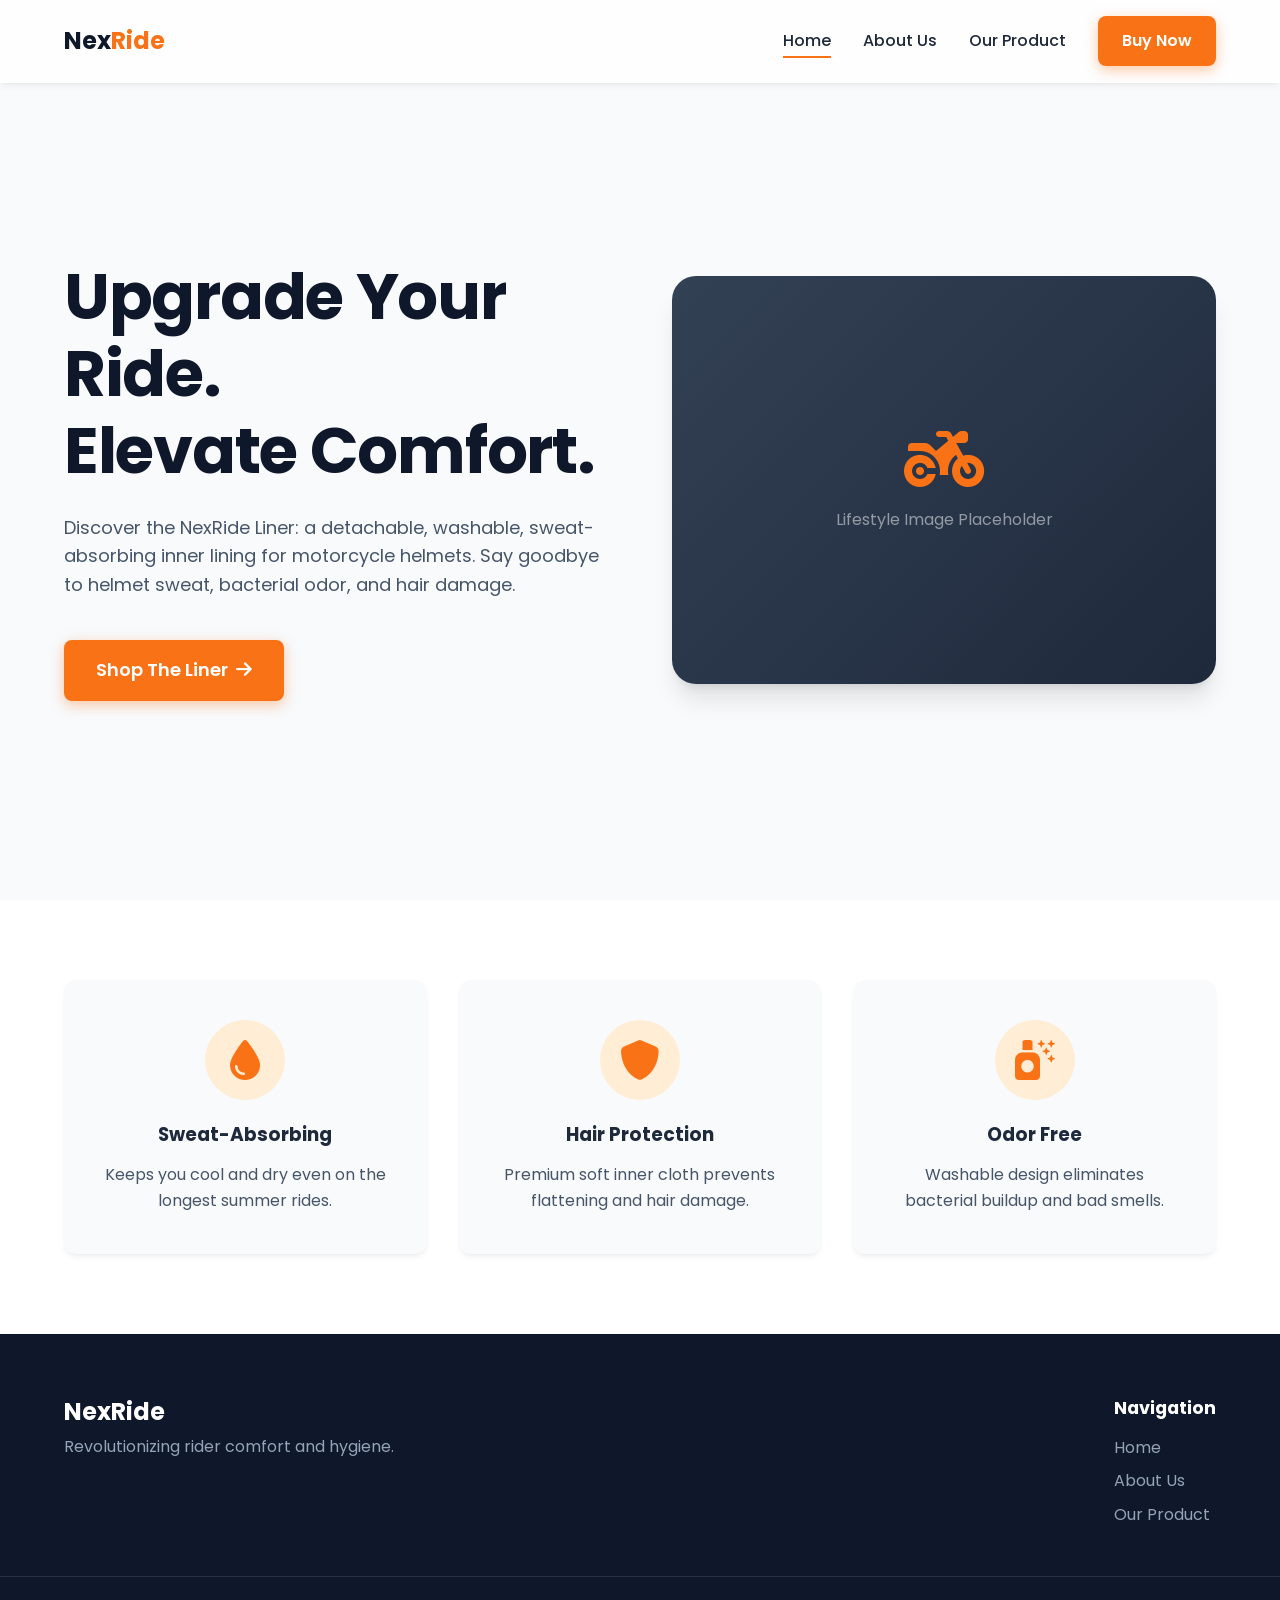
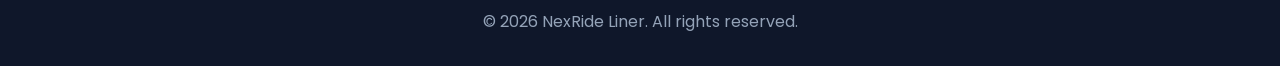
==== index.html @ 885d445a "Add files via upload" ====
<!DOCTYPE html>
<html lang="en">
<head>
    <meta charset="UTF-8">
    <meta name="viewport" content="width=device-width, initial-scale=1.0">
    <meta name="description" content="NexRide Liner - Upgrade your ride and elevate comfort with our premium, sweat-absorbing helmet inner lining.">
    <title>NexRide Liner | Premium Helmet Insert</title>
    
    <!-- Google Fonts -->
    <link rel="preconnect" href="https://fonts.googleapis.com">
    <link rel="preconnect" href="https://fonts.gstatic.com" crossorigin>
    <link href="https://fonts.googleapis.com/css2?family=Poppins:wght@300;400;500;600;700&display=swap" rel="stylesheet">
    
    <!-- FontAwesome -->
    <link rel="stylesheet" href="https://cdnjs.cloudflare.com/ajax/libs/font-awesome/6.4.0/css/all.min.css">
    
    <!-- Custom CSS -->
    <link rel="stylesheet" href="assets/css/style.css">
</head>
<body>
    <header class="navbar">
        <div class="container nav-container">
            <a href="index.html" class="logo">Nex<span>Ride</span></a>
            
            <button class="hamburger-menu" aria-label="Toggle Navigation">
                <i class="fas fa-bars"></i>
            </button>
            
            <nav class="nav-links">
                <a href="index.html" class="active">Home</a>
                <a href="about.html">About Us</a>
                <a href="product.html">Our Product</a>
                <a href="product.html" class="btn btn-cta btn-nav">Buy Now</a>
            </nav>
        </div>
    </header>

    <main>
        <section class="hero">
            <div class="container hero-container">
                <div class="hero-content">
                    <h1>Upgrade Your Ride.<br>Elevate Comfort.</h1>
                    <p>Discover the NexRide Liner: a detachable, washable, sweat-absorbing inner lining for motorcycle helmets. Say goodbye to helmet sweat, bacterial odor, and hair damage.</p>
                    <a href="product.html" class="btn btn-cta btn-large">Shop The Liner <i class="fas fa-arrow-right"></i></a>
                </div>
                <div class="hero-image">
                    <div class="image-placeholder">
                        <i class="fas fa-motorcycle"></i>
                        <span>Lifestyle Image Placeholder</span>
                    </div>
                </div>
            </div>
        </section>
        
        <section class="features">
            <div class="container features-grid">
                <div class="feature-card">
                    <i class="fas fa-droplet"></i>
                    <h3>Sweat-Absorbing</h3>
                    <p>Keeps you cool and dry even on the longest summer rides.</p>
                </div>
                <div class="feature-card">
                    <i class="fas fa-shield"></i>
                    <h3>Hair Protection</h3>
                    <p>Premium soft inner cloth prevents flattening and hair damage.</p>
                </div>
                <div class="feature-card">
                    <i class="fas fa-spray-can-sparkles"></i>
                    <h3>Odor Free</h3>
                    <p>Washable design eliminates bacterial buildup and bad smells.</p>
                </div>
            </div>
        </section>
    </main>

    <footer>
        <div class="container footer-container">
            <div class="footer-info">
                <h2>NexRide</h2>
                <p>Revolutionizing rider comfort and hygiene.</p>
            </div>
            <div class="footer-links">
                <div class="footer-col">
                    <h3>Navigation</h3>
                    <ul>
                        <li><a href="index.html">Home</a></li>
                        <li><a href="about.html">About Us</a></li>
                        <li><a href="product.html">Our Product</a></li>
                    </ul>
                </div>
            </div>
        </div>
        <div class="footer-bottom">
            <p>&copy; 2026 NexRide Liner. All rights reserved.</p>
        </div>
    </footer>

    <!-- Custom JS -->
    <script src="assets/js/main.js"></script>
</body>
</html>
---- assets/css/style.css ----
@charset "UTF-8";

:root {
    /* Colors */
    --clr-navy-dark: #0f172a;
    --clr-navy-primary: #1e293b;
    --clr-navy-light: #334155;
    --clr-orange-primary: #f97316;
    --clr-orange-hover: #ea580c;
    --clr-orange-light: #ffedd5;
    --clr-slate-text: #475569;
    --clr-slate-light: #94a3b8;
    --clr-bg-light: #f8fafc;
    --clr-white: #ffffff;

    /* Typography */
    --font-primary: 'Poppins', sans-serif;

    /* Shadows */
    --shadow-soft: 0 4px 6px -1px rgba(0, 0, 0, 0.05), 0 2px 4px -2px rgba(0, 0, 0, 0.05);
    --shadow-medium: 0 10px 15px -3px rgba(0, 0, 0, 0.05), 0 4px 6px -4px rgba(0, 0, 0, 0.05);
    --shadow-large: 0 20px 25px -5px rgba(0, 0, 0, 0.1), 0 8px 10px -6px rgba(0, 0, 0, 0.1);
    
    /* Transitions */
    --transition-fast: 0.2s ease;
    --transition-normal: 0.3s ease;
    
    /* Border Radius */
    --radius-sm: 8px;
    --radius-md: 12px;
    --radius-lg: 24px;
}

/* Reset */
*, *::before, *::after {
    box-sizing: border-box;
    margin: 0;
    padding: 0;
}

html {
    scroll-behavior: smooth;
}

body {
    font-family: var(--font-primary);
    background-color: var(--clr-bg-light);
    color: var(--clr-slate-text);
    line-height: 1.6;
    -webkit-font-smoothing: antialiased;
}

h1, h2, h3, h4, h5, h6 {
    color: var(--clr-navy-primary);
    line-height: 1.2;
    margin-bottom: 1rem;
}

a {
    text-decoration: none;
    color: inherit;
    transition: color var(--transition-fast);
}

ul {
    list-style: none;
}

img {
    max-width: 100%;
    display: block;
}

/* Layout */
.container {
    width: 100%;
    max-width: 1200px;
    margin: 0 auto;
    padding: 0 1.5rem;
}

/* Buttons */
.btn {
    display: inline-flex;
    align-items: center;
    justify-content: center;
    gap: 0.5rem;
    padding: 0.75rem 1.5rem;
    border-radius: var(--radius-sm);
    font-weight: 600;
    cursor: pointer;
    transition: all var(--transition-normal);
    border: none;
    font-family: var(--font-primary);
    font-size: 1rem;
}

.btn-cta {
    background-color: var(--clr-orange-primary);
    color: var(--clr-white) !important;
    box-shadow: 0 4px 14px 0 rgba(249, 115, 22, 0.39);
}

.btn-cta:hover {
    background-color: var(--clr-orange-hover);
    transform: translateY(-2px);
    box-shadow: 0 6px 20px rgba(249, 115, 22, 0.3);
}

.btn-outline {
    background-color: transparent;
    color: var(--clr-navy-primary);
    border: 2px solid var(--clr-navy-primary);
}

.btn-outline:hover {
    background-color: var(--clr-navy-primary);
    color: var(--clr-white);
}

.btn-large {
    padding: 1rem 2rem;
    font-size: 1.125rem;
}

.btn-block {
    width: 100%;
}

.btn-massive {
    padding: 1.25rem;
    font-size: 1.25rem;
}

/* Navigation - Frosted Glass */
.navbar {
    position: fixed;
    top: 0;
    left: 0;
    width: 100%;
    z-index: 1000;
    background: rgba(255, 255, 255, 0.8);
    backdrop-filter: blur(12px);
    -webkit-backdrop-filter: blur(12px);
    border-bottom: 1px solid rgba(255, 255, 255, 0.3);
    box-shadow: var(--shadow-soft);
    padding: 1rem 0;
    transition: padding var(--transition-normal);
}

.nav-container {
    display: flex;
    justify-content: space-between;
    align-items: center;
}

.logo {
    font-size: 1.5rem;
    font-weight: 700;
    color: var(--clr-navy-dark);
}

.logo span {
    color: var(--clr-orange-primary);
}

.nav-links {
    display: flex;
    align-items: center;
    gap: 2rem;
}

.nav-links a:not(.btn) {
    font-weight: 500;
    color: var(--clr-navy-primary);
    position: relative;
}

.nav-links a:not(.btn)::after {
    content: '';
    position: absolute;
    width: 0;
    height: 2px;
    bottom: -4px;
    left: 0;
    background-color: var(--clr-orange-primary);
    transition: width var(--transition-normal);
}

.nav-links a:not(.btn):hover::after,
.nav-links a.active:not(.btn)::after {
    width: 100%;
}

.hamburger-menu {
    display: none;
    background: none;
    border: none;
    font-size: 1.5rem;
    color: var(--clr-navy-primary);
    cursor: pointer;
}

/* Mobile Nav Settings */
@media (max-width: 768px) {
    .hamburger-menu {
        display: block;
    }
    
    .nav-links {
        position: absolute;
        top: 100%;
        left: 0;
        width: 100%;
        background-color: var(--clr-white);
        flex-direction: column;
        padding: 2rem;
        gap: 1.5rem;
        box-shadow: var(--shadow-medium);
        clip-path: circle(0% at top right);
        transition: clip-path 0.4s ease-in-out;
    }
    
    .nav-links.active {
        clip-path: circle(150% at top right);
    }
}

/* Hero Section */
.hero {
    padding: 140px 0 80px;
    min-height: 100vh;
    display: flex;
    align-items: center;
}

.hero-container {
    display: grid;
    grid-template-columns: 1fr 1fr;
    gap: 4rem;
    align-items: center;
}

.hero-content h1 {
    font-size: clamp(2.5rem, 5vw, 4rem);
    font-weight: 700;
    letter-spacing: -0.02em;
    margin-bottom: 1.5rem;
    color: var(--clr-navy-dark);
}

.hero-content p {
    font-size: 1.125rem;
    margin-bottom: 2.5rem;
    color: var(--clr-slate-text);
}

.image-placeholder {
    width: 100%;
    aspect-ratio: 4/3;
    background: linear-gradient(135deg, var(--clr-navy-light), var(--clr-navy-primary));
    border-radius: var(--radius-lg);
    display: flex;
    flex-direction: column;
    align-items: center;
    justify-content: center;
    color: rgba(255, 255, 255, 0.5);
    box-shadow: var(--shadow-large);
    transition: transform var(--transition-normal);
}

.image-placeholder:hover {
    transform: translateY(-10px);
}

.image-placeholder i {
    font-size: 4rem;
    margin-bottom: 1rem;
    color: var(--clr-orange-primary);
}

.large-placeholder {
    aspect-ratio: 1/1;
}

@media (max-width: 992px) {
    .hero-container {
        grid-template-columns: 1fr;
        text-align: center;
    }
    
    .hero {
        padding-top: 120px;
        min-height: auto;
    }
}

/* Features Grid */
.features {
    padding: 5rem 0;
    background-color: var(--clr-white);
}

.features-grid {
    display: grid;
    grid-template-columns: repeat(auto-fit, minmax(300px, 1fr));
    gap: 2rem;
}

.feature-card {
    background-color: var(--clr-bg-light);
    padding: 2.5rem;
    border-radius: var(--radius-md);
    text-align: center;
    box-shadow: var(--shadow-soft);
    transition: transform var(--transition-normal), box-shadow var(--transition-normal);
}

.feature-card:hover {
    transform: translateY(-5px);
    box-shadow: var(--shadow-medium);
}

.feature-card i {
    font-size: 2.5rem;
    color: var(--clr-orange-primary);
    margin-bottom: 1.5rem;
    background: var(--clr-orange-light);
    width: 80px;
    height: 80px;
    line-height: 80px;
    border-radius: 50%;
}

.feature-card h3 {
    margin-bottom: 1rem;
}

/* Page Headers */
.page-main {
    padding-top: 90px;
}

.page-header {
    background-color: var(--clr-navy-primary);
    color: var(--clr-white);
    padding: 4rem 0;
    text-align: center;
}

.page-header h1 {
    color: var(--clr-white);
    font-size: 2.5rem;
    margin-bottom: 0.5rem;
}

.page-header p {
    color: var(--clr-slate-light);
    font-size: 1.125rem;
}

/* About Content */
.content-section {
    padding: 5rem 0;
}

.content-container {
    max-width: 800px;
}

.content-block {
    margin-bottom: 3rem;
}

.content-block h2 {
    font-size: 2rem;
    position: relative;
    padding-bottom: 0.5rem;
    margin-bottom: 1.5rem;
}

.content-block h2::after {
    content: '';
    position: absolute;
    bottom: 0;
    left: 0;
    width: 60px;
    height: 3px;
    background-color: var(--clr-orange-primary);
    border-radius: 2px;
}

.content-block p {
    margin-bottom: 1.5rem;
    font-size: 1.1rem;
}

.highlight-block {
    background-color: var(--clr-white);
    padding: 2.5rem;
    border-radius: var(--radius-md);
    box-shadow: var(--shadow-medium);
    border-left: 5px solid var(--clr-orange-primary);
}

/* Product Showcase */
.product-showcase {
    padding: 4rem 0;
}

.product-container {
    display: grid;
    grid-template-columns: 1fr 1fr;
    gap: 4rem;
}

.badge {
    display: inline-block;
    padding: 0.25rem 0.75rem;
    border-radius: 2rem;
    font-size: 0.875rem;
    font-weight: 600;
    margin-bottom: 1rem;
}

.bestseller-badge {
    background-color: var(--clr-orange-light);
    color: var(--clr-orange-hover);
}

.product-title {
    font-size: 2.5rem;
    margin-bottom: 1rem;
}

.pricing {
    display: flex;
    align-items: center;
    gap: 1rem;
    margin-bottom: 1.5rem;
    padding-bottom: 1.5rem;
    border-bottom: 1px solid rgba(0,0,0,0.1);
}

.current-price {
    font-size: 2rem;
    font-weight: 700;
    color: var(--clr-navy-primary);
}

.original-price {
    font-size: 1.25rem;
    color: var(--clr-slate-light);
    text-decoration: line-through;
}

.discount-tag {
    background-color: #ef4444;
    color: white;
    padding: 0.25rem 0.5rem;
    border-radius: 4px;
    font-size: 0.875rem;
    font-weight: 600;
}

.product-description {
    font-size: 1.1rem;
    margin-bottom: 2rem;
}

.feature-list {
    margin-bottom: 2.5rem;
}

.feature-list li {
    margin-bottom: 1rem;
    display: flex;
    align-items: center;
    gap: 0.75rem;
}

.feature-list i {
    color: var(--clr-orange-primary);
}

.trust-signals {
    display: flex;
    justify-content: space-between;
    margin-top: 2rem;
    padding-top: 2rem;
    border-top: 1px solid rgba(0,0,0,0.1);
}

.signal {
    display: flex;
    flex-direction: column;
    align-items: center;
    gap: 0.5rem;
    font-size: 0.875rem;
    color: var(--clr-slate-text);
}

.signal i {
    font-size: 1.5rem;
    color: var(--clr-navy-light);
}

@media (max-width: 900px) {
    .product-container {
        grid-template-columns: 1fr;
    }
}

/* Footer */
footer {
    background-color: var(--clr-navy-dark);
    color: var(--clr-slate-light);
    padding: 4rem 0 2rem;
}

.footer-container {
    display: flex;
    justify-content: space-between;
    flex-wrap: wrap;
    gap: 2rem;
    margin-bottom: 3rem;
}

.footer-info h2 {
    color: var(--clr-white);
    margin-bottom: 0.5rem;
}

.footer-links {
    display: flex;
    gap: 2rem;
}

.footer-links h3 {
    color: var(--clr-white);
    font-size: 1.1rem;
}

.footer-links ul {
    display: flex;
    flex-direction: column;
    gap: 0.5rem;
}

.footer-links a:hover {
    color: var(--clr-orange-primary);
}

.footer-bottom {
    text-align: center;
    padding-top: 2rem;
    border-top: 1px solid rgba(255,255,255,0.1);
}

/* Cart Popup / Modal */
.cart-overlay {
    position: fixed;
    top: 0;
    left: 0;
    width: 100%;
    height: 100%;
    background-color: rgba(15, 23, 42, 0.7);
    backdrop-filter: blur(4px);
    z-index: 2000;
    display: flex;
    align-items: center;
    justify-content: center;
    opacity: 0;
    visibility: hidden;
    transition: all var(--transition-normal);
}

.cart-overlay.active {
    opacity: 1;
    visibility: visible;
}

.cart-popup {
    background-color: var(--clr-white);
    width: 90%;
    max-width: 450px;
    padding: 2.5rem;
    border-radius: var(--radius-md);
    position: relative;
    text-align: center;
    transform: translateY(20px) scale(0.95);
    transition: all 0.4s cubic-bezier(0.175, 0.885, 0.32, 1.275);
    box-shadow: var(--shadow-large);
}

.cart-overlay.active .cart-popup {
    transform: translateY(0) scale(1);
}

.close-btn {
    position: absolute;
    top: 1rem;
    right: 1.5rem;
    background: none;
    border: none;
    font-size: 1.5rem;
    color: var(--clr-slate-light);
    cursor: pointer;
    transition: color var(--transition-fast);
}

.close-btn:hover {
    color: var(--clr-navy-dark);
}

.cart-icon-success {
    font-size: 4rem;
    color: #10b981; /* Emerald green */
    margin-bottom: 1rem;
}

.cart-popup h2 {
    margin-bottom: 1.5rem;
}

.cart-item-preview {
    display: flex;
    align-items: center;
    gap: 1rem;
    background-color: var(--clr-bg-light);
    padding: 1rem;
    border-radius: var(--radius-sm);
    margin-bottom: 2rem;
    text-align: left;
}

.preview-img {
    width: 60px;
    height: 60px;
    background-color: var(--clr-navy-primary);
    border-radius: var(--radius-sm);
    display: flex;
    align-items: center;
    justify-content: center;
    color: var(--clr-orange-primary);
    font-size: 1.5rem;
}

.preview-text h4 {
    margin-bottom: 0.25rem;
    font-size: 1rem;
}

.preview-text p {
    font-weight: 600;
    color: var(--clr-orange-primary);
}

.cart-actions {
    display: grid;
    grid-template-columns: 1fr 1fr;
    gap: 1rem;
}

@media (max-width: 480px) {
    .cart-actions {
        grid-template-columns: 1fr;
    }
}
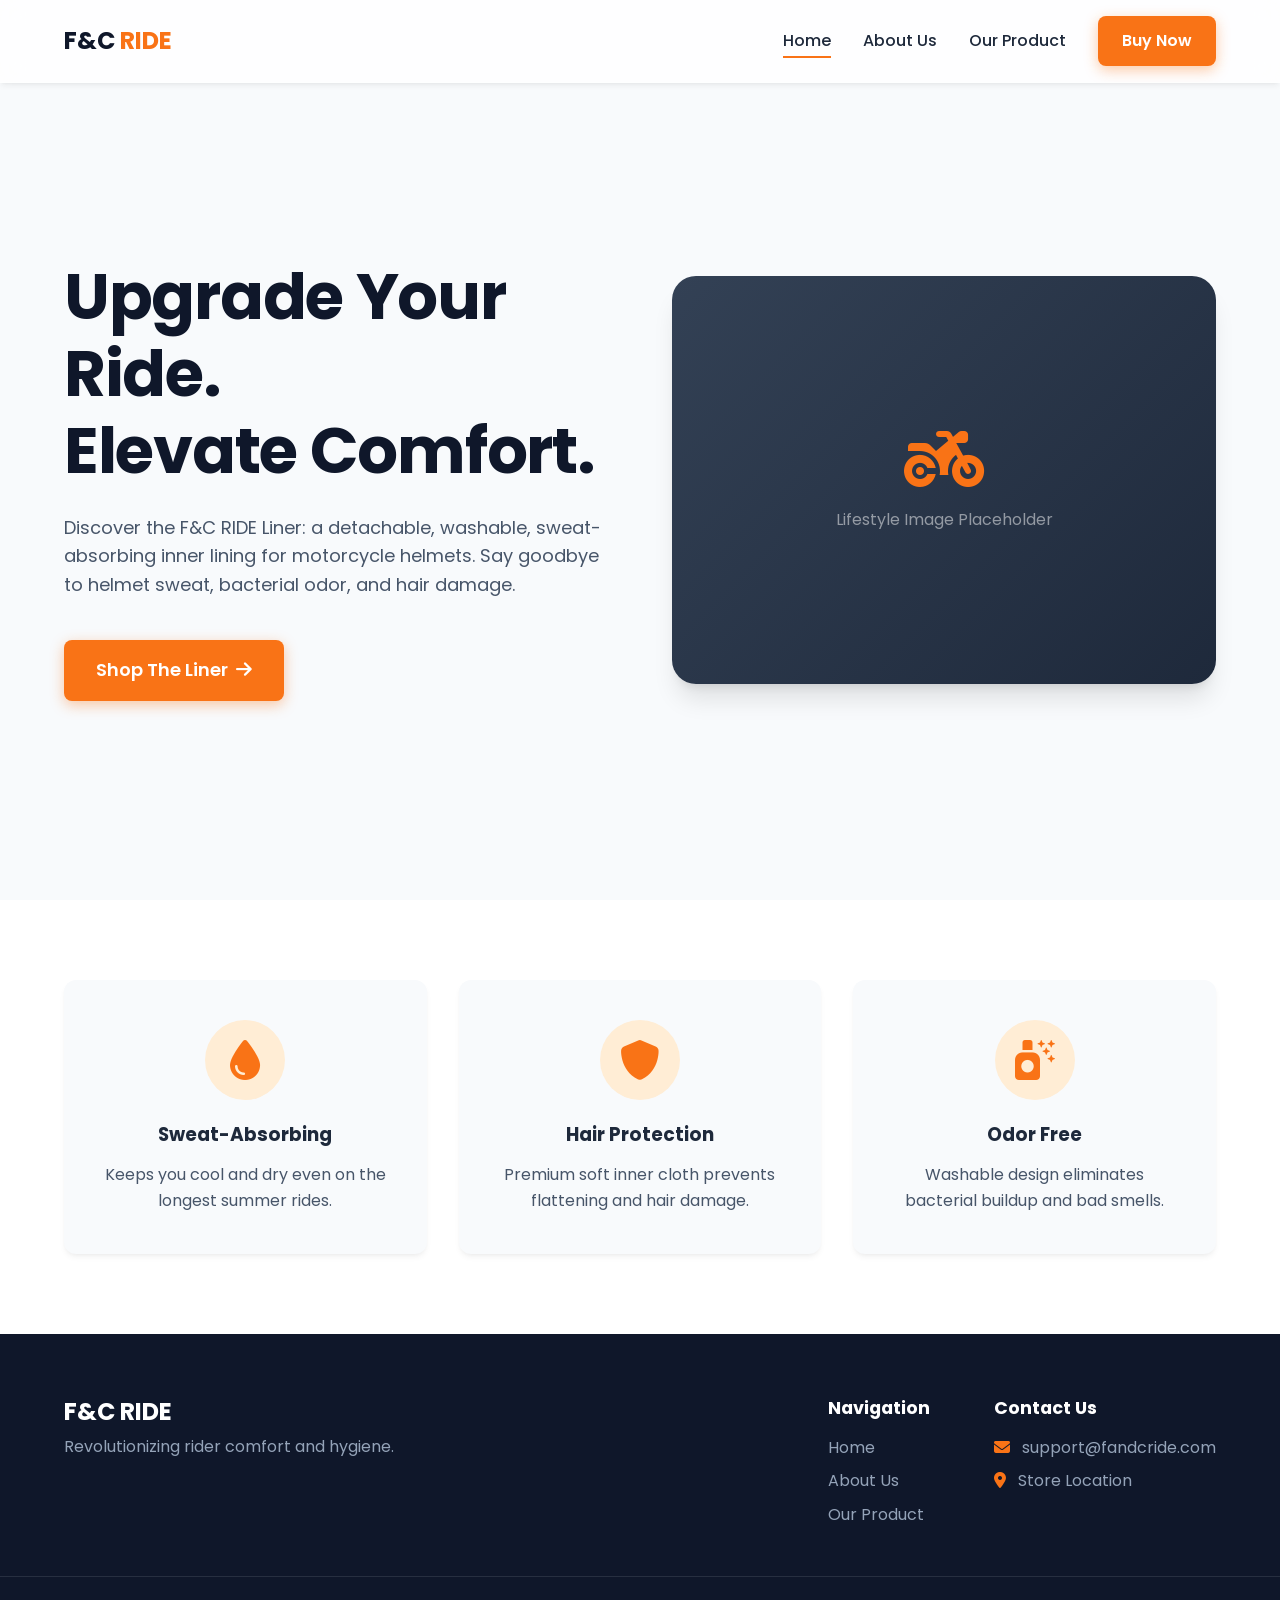
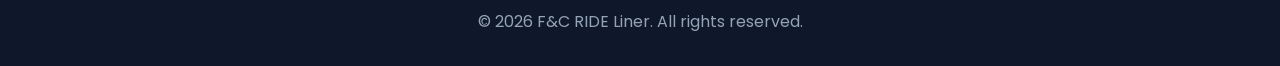
==== commit 3dfb40f6: "Add files via upload" ====
--- a/index.html
+++ b/index.html
@@ -3,8 +3,8 @@
 <head>
     <meta charset="UTF-8">
     <meta name="viewport" content="width=device-width, initial-scale=1.0">
-    <meta name="description" content="NexRide Liner - Upgrade your ride and elevate comfort with our premium, sweat-absorbing helmet inner lining.">
-    <title>NexRide Liner | Premium Helmet Insert</title>
+    <meta name="description" content="F&C RIDE Liner - Upgrade your ride and elevate comfort with our premium, sweat-absorbing helmet inner lining.">
+    <title>F&C RIDE Liner | Premium Helmet Insert</title>
     
     <!-- Google Fonts -->
     <link rel="preconnect" href="https://fonts.googleapis.com">
@@ -20,7 +20,7 @@
 <body>
     <header class="navbar">
         <div class="container nav-container">
-            <a href="index.html" class="logo">Nex<span>Ride</span></a>
+            <a href="index.html" class="logo">F&C <span>RIDE</span></a>
             
             <button class="hamburger-menu" aria-label="Toggle Navigation">
                 <i class="fas fa-bars"></i>
@@ -40,7 +40,7 @@
             <div class="container hero-container">
                 <div class="hero-content">
                     <h1>Upgrade Your Ride.<br>Elevate Comfort.</h1>
-                    <p>Discover the NexRide Liner: a detachable, washable, sweat-absorbing inner lining for motorcycle helmets. Say goodbye to helmet sweat, bacterial odor, and hair damage.</p>
+                    <p>Discover the F&C RIDE Liner: a detachable, washable, sweat-absorbing inner lining for motorcycle helmets. Say goodbye to helmet sweat, bacterial odor, and hair damage.</p>
                     <a href="product.html" class="btn btn-cta btn-large">Shop The Liner <i class="fas fa-arrow-right"></i></a>
                 </div>
                 <div class="hero-image">
@@ -76,7 +76,7 @@
     <footer>
         <div class="container footer-container">
             <div class="footer-info">
-                <h2>NexRide</h2>
+                <h2>F&C RIDE</h2>
                 <p>Revolutionizing rider comfort and hygiene.</p>
             </div>
             <div class="footer-links">
@@ -88,10 +88,17 @@
                         <li><a href="product.html">Our Product</a></li>
                     </ul>
                 </div>
+                <div class="footer-col" style="margin-left: 2rem;">
+                    <h3>Contact Us</h3>
+                    <ul>
+                        <li><a href="mailto:support@fandcride.com"><i class="fas fa-envelope" style="margin-right: 0.5rem; color: var(--clr-orange-primary);"></i> support@fandcride.com</a></li>
+                        <li><a href="https://maps.app.goo.gl/EowpxqXuUK782P7DA" target="_blank" rel="noopener noreferrer"><i class="fas fa-map-marker-alt" style="margin-right: 0.5rem; color: var(--clr-orange-primary);"></i> Store Location</a></li>
+                    </ul>
+                </div>
             </div>
         </div>
         <div class="footer-bottom">
-            <p>&copy; 2026 NexRide Liner. All rights reserved.</p>
+            <p>&copy; 2026 F&C RIDE Liner. All rights reserved.</p>
         </div>
     </footer>
 
